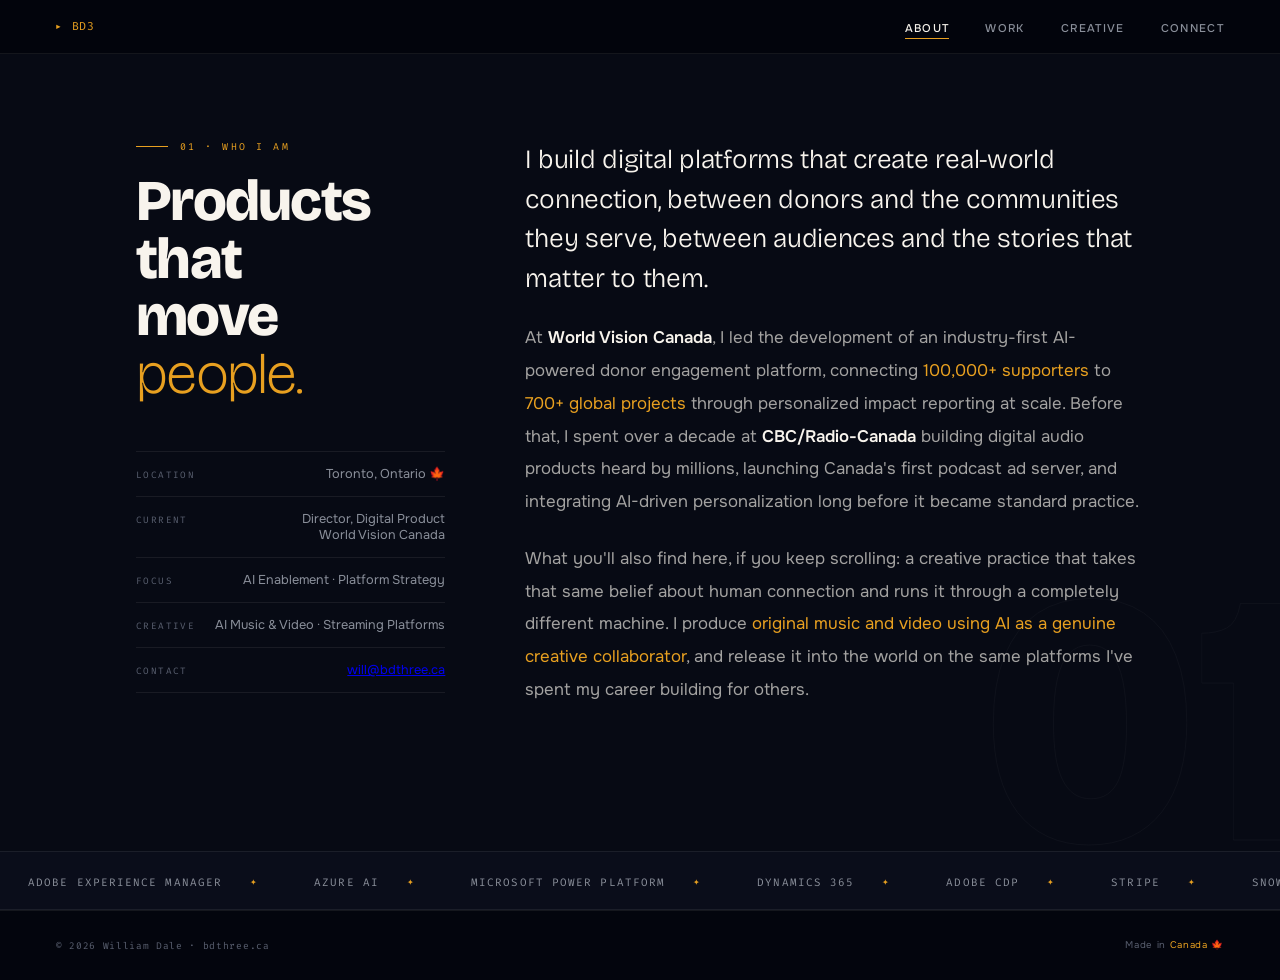
==== about.html @ 661f83c6 "Fix parallax full-bleed, restore home nav cards, add missing CSS Co-Authored-By: Claude Sonnet 4.6 <" ====
<!DOCTYPE html>
<html lang="en">
<head>
  <!-- Google tag (gtag.js) -->
  <script async src="https://www.googletagmanager.com/gtag/js?id=G-SNCECWC2B8"></script>
  <script>
    window.dataLayer = window.dataLayer || [];
    function gtag(){dataLayer.push(arguments);}
    gtag('js', new Date());
    gtag('config', 'G-SNCECWC2B8');
  </script>

  <meta charset="UTF-8"/>
  <meta name="viewport" content="width=device-width, initial-scale=1.0"/>
  <title>About · William Dale · bdthree.ca</title>
  <meta name="description" content="About William Dale — Digital Product & AI Enablement Leader. 15+ years building platforms at scale.">
  <meta name="robots" content="index,follow,max-image-preview:large"/>
  <meta name="theme-color" content="#03050d"/>

  <link rel="canonical" href="https://bdthree.ca/about.html"/>
  <link rel="icon" href="./favicon.svg" type="image/svg+xml">
  <link rel="icon" href="./favicon.svg" sizes="any">
  <link rel="apple-touch-icon" href="./favicon.svg">

  <meta property="og:type" content="website"/>
  <meta property="og:site_name" content="bdthree.ca"/>
  <meta property="og:title" content="About · William Dale"/>
  <meta property="og:description" content="Digital Product & AI Enablement Leader. 15+ years building platforms at scale."/>
  <meta property="og:url" content="https://bdthree.ca/about.html"/>
  <meta property="og:image" content="https://bdthree.ca/og.jpg"/>
  <meta property="og:image:alt" content="William Dale — bdthree.ca"/>

  <meta name="twitter:card" content="summary_large_image"/>
  <meta name="twitter:title" content="About · William Dale"/>
  <meta name="twitter:description" content="Digital Product & AI Enablement Leader. 15+ years building platforms at scale."/>
  <meta name="twitter:image" content="https://bdthree.ca/og.jpg"/>
  <meta name="twitter:site" content="@BDThree"/>
  <meta name="twitter:creator" content="@BDThree"/>

  <link rel="preconnect" href="https://fonts.googleapis.com">
  <link rel="preconnect" href="https://fonts.gstatic.com" crossorigin>
  <link href="https://fonts.googleapis.com/css2?family=Bricolage+Grotesque:opsz,wght@12..96,200..800&family=Onest:wght@300;400;500;600&family=Fira+Code:wght@300;400;500&display=swap" rel="stylesheet">
  <link rel="stylesheet" href="styles.css?v=6">
</head>
<body>

  <a class="skip-link" href="#main">Skip to content</a>

  <!-- NAV -->
  <nav id="nav">
    <a href="index.html" class="nav-logo">BD3</a>
    <ul class="nav-links">
      <li><a href="about.html" aria-current="page">About</a></li>
      <li><a href="work.html">Work</a></li>
      <li><a href="creative.html">Creative</a></li>
      <li><a href="connect.html">Connect</a></li>
    </ul>
    <button class="nav-toggle" id="navToggle" type="button" aria-label="Open menu" aria-controls="mobileMenu" aria-expanded="false">
      <span class="nav-toggle-lines" aria-hidden="true">
        <span></span><span></span><span></span>
      </span>
    </button>
  </nav>

  <!-- MOBILE MENU -->
  <div class="mobile-menu" id="mobileMenu" aria-hidden="true" role="dialog" aria-modal="true" aria-label="Mobile menu">
    <div class="mm-top">
      <div class="mm-title">Menu</div>
      <button class="nav-toggle" id="navToggleClose" type="button" aria-label="Close menu" aria-controls="mobileMenu" aria-expanded="true">
        <span class="nav-toggle-lines" aria-hidden="true">
          <span></span><span></span><span></span>
        </span>
      </button>
    </div>

    <ul class="mm-list">
      <li>
        <a href="about.html" data-close-menu aria-current="page">
          <span class="mm-left"><span class="mm-k">01</span><span class="mm-v">About</span></span>
          <span class="mm-arrow" aria-hidden="true">↘</span>
        </a>
      </li>
      <li>
        <a href="work.html" data-close-menu>
          <span class="mm-left"><span class="mm-k">02</span><span class="mm-v">Work</span></span>
          <span class="mm-arrow" aria-hidden="true">↘</span>
        </a>
      </li>
      <li>
        <a href="creative.html" data-close-menu>
          <span class="mm-left"><span class="mm-k">03</span><span class="mm-v">Creative</span></span>
          <span class="mm-arrow" aria-hidden="true">↘</span>
        </a>
      </li>
      <li>
        <a href="connect.html" data-close-menu>
          <span class="mm-left"><span class="mm-k">04</span><span class="mm-v">Connect</span></span>
          <span class="mm-arrow" aria-hidden="true">↘</span>
        </a>
      </li>
    </ul>

    <div class="mm-bottom">
      <span>Toronto, Canada</span>
      <a href="connect.html" data-close-menu>Available for conversation</a>
    </div>
  </div>

  <main id="main" tabindex="-1">

  <!-- ══ ABOUT ══ -->
  <section id="about">
    <span class="bg-num" aria-hidden="true">01</span>
    <div class="container">
      <div class="about-layout">
        <div class="reveal">
          <p class="section-kicker">01 · Who I Am</p>
          <h2 class="about-headline">
            Products that<br>
            move <em>people.</em>
          </h2>
          <div class="about-meta-list">
            <div class="about-meta-row">
              <span class="amr-key">Location</span>
              <span class="amr-val">Toronto, Ontario 🍁</span>
            </div>
            <div class="about-meta-row">
              <span class="amr-key">Current</span>
              <span class="amr-val">Director, Digital Product<br>World Vision Canada</span>
            </div>
            <div class="about-meta-row">
              <span class="amr-key">Focus</span>
              <span class="amr-val">AI Enablement · Platform Strategy</span>
            </div>
            <div class="about-meta-row">
              <span class="amr-key">Creative</span>
              <span class="amr-val">AI Music & Video · Streaming Platforms</span>
            </div>
            <div class="about-meta-row">
              <span class="amr-key">Contact</span>
              <span class="amr-val"><a href="mailto:will@bdthree.ca">will@bdthree.ca</a></span>
            </div>
          </div>
        </div>

        <div class="about-body reveal d2">
          <p>
            I build digital platforms that create real-world connection, between donors and the communities they serve, between audiences and the stories that matter to them.
          </p>
          <p>
            At <strong>World Vision Canada</strong>, I led the development of an industry-first AI-powered donor engagement platform, connecting <em>100,000+ supporters</em> to <em>700+ global projects</em> through personalized impact reporting at scale. Before that, I spent over a decade at <strong>CBC/Radio-Canada</strong> building digital audio products heard by millions, launching Canada's first podcast ad server, and integrating AI-driven personalization long before it became standard practice.
          </p>
          <p>
            What you'll also find here, if you keep scrolling: a creative practice that takes that same belief about human connection and runs it through a completely different machine. I produce <em>original music and video using AI as a genuine creative collaborator</em>, and release it into the world on the same platforms I've spent my career building for others.
          </p>
        </div>
      </div>
    </div>
  </section>

  <!-- ══ TICKER ══ -->
  <div class="ticker-strip" aria-label="Skills and tools">
    <div class="ticker-inner" aria-hidden="true">
      <!-- first copy -->
      <span class="ticker-item">Adobe Experience Manager</span>
      <span class="ticker-item">Azure AI</span>
      <span class="ticker-item">Microsoft Power Platform</span>
      <span class="ticker-item">Dynamics 365</span>
      <span class="ticker-item">Adobe CDP</span>
      <span class="ticker-item">Stripe</span>
      <span class="ticker-item">Snowflake</span>
      <span class="ticker-item">Product Strategy</span>
      <span class="ticker-item">AI Enablement</span>
      <span class="ticker-item">E-Commerce Migration</span>
      <span class="ticker-item">OKR Frameworks</span>
      <span class="ticker-item">Adobe Analytics</span>
      <span class="ticker-item">Python</span>
      <span class="ticker-item">Claude · Claude Code</span>
      <span class="ticker-item">Power BI</span>
      <span class="ticker-item">CSPO · PMP · SAFe</span>
      <!-- duplicate for seamless loop -->
      <span class="ticker-item">Adobe Experience Manager</span>
      <span class="ticker-item">Azure AI</span>
      <span class="ticker-item">Microsoft Power Platform</span>
      <span class="ticker-item">Dynamics 365</span>
      <span class="ticker-item">Adobe CDP</span>
      <span class="ticker-item">Stripe</span>
      <span class="ticker-item">Snowflake</span>
      <span class="ticker-item">Product Strategy</span>
      <span class="ticker-item">AI Enablement</span>
      <span class="ticker-item">E-Commerce Migration</span>
      <span class="ticker-item">OKR Frameworks</span>
      <span class="ticker-item">Adobe Analytics</span>
      <span class="ticker-item">Python</span>
      <span class="ticker-item">Claude · Claude Code</span>
      <span class="ticker-item">Power BI</span>
      <span class="ticker-item">CSPO · PMP · SAFe</span>
    </div>
  </div>

  </main>

  <footer>
    <p class="footer-left">© 2026 William Dale · <span>bdthree.ca</span></p>
    <p class="footer-right">Made in <span>Canada 🍁</span></p>
  </footer>

  <script src="main.js"></script>
</body>
</html>
---- styles.css ----
*, *::before, *::after { box-sizing: border-box; margin: 0; padding: 0; }

    :root {
      --black:   #03050d;
      --black2:  #070a14;
      --navy:    #0a0d1a;
      --amber:   #e8a020;
      --amber2:  #ffc84a;
      --amber-dim: rgba(232,160,32,0.12);
      --amber-glow: rgba(232,160,32,0.06);
      --cream:   #f5ede0;
      --cream2:  #ede0cc;
      --ink:     #1a1410;
      --white:   #f8f4ed;
      --muted:   #5a6070;
      --muted2:  #8a8f9a;
      --rule:    rgba(248,244,237,0.07);
      --rule-warm: rgba(232,160,32,0.2);
    }

    html { scroll-behavior: smooth; }
    body {
      font-family: 'Onest', sans-serif;
      background: var(--black);
      color: var(--white);
      overflow-x: hidden;
    }

    /* ── Focus ───────────────────────────────────── */
    :focus-visible {
      outline: 2px solid var(--amber);
      outline-offset: 4px;
      border-radius: 2px;
    }

    /* ── Skip link (WCAG 2.4.1) ──────────────────── */
    .skip-link {
      position: absolute;
      top: 12px;
      left: 12px;
      z-index: 9999;
      padding: 12px 14px;
      border-radius: 8px;
      background: rgba(3,5,13,0.92);
      border: 1px solid var(--rule-warm);
      color: var(--white);
      text-decoration: none;
      transform: translateY(-160%);
      transition: transform 0.2s ease;
    }
    .skip-link:focus-visible { transform: translateY(0); }

    /* ── Nav ─────────────────────────────────────── */
    nav {
      position: fixed; top: 0; left: 0; right: 0; z-index: 200;
      display: flex; align-items: center; justify-content: space-between;
      padding: 28px 56px;
      transition: all 0.5s cubic-bezier(0.23,1,0.32,1);
    }
    nav.scrolled {
      background: rgba(3,5,13,0.92);
      backdrop-filter: blur(16px);
      padding: 16px 56px;
      border-bottom: 1px solid var(--rule);
    }
    .nav-logo {
      font-family: 'Fira Code', monospace;
      font-size: 0.72rem; letter-spacing: 0.06em;
      color: var(--amber); text-decoration: none;
      display: flex; align-items: center; gap: 10px;
    }
    .nav-logo::before {
      content: '▶';
      font-size: 0.5rem;
      animation: pulse-logo 2s infinite;
    }
    @keyframes pulse-logo {
      0%,100% { opacity: 1; } 50% { opacity: 0.3; }
    }
    .nav-links { display: flex; gap: 36px; list-style: none; }
    .nav-links a {
      font-size: 0.7rem; font-weight: 500; letter-spacing: 0.12em;
      text-transform: uppercase; color: var(--muted2);
      text-decoration: none; transition: color 0.25s;
      position: relative;
    }
    .nav-links a::after {
      content: ''; position: absolute; bottom: -4px; left: 0; right: 0;
      height: 1px; background: var(--amber);
      transform: scaleX(0); transform-origin: left;
      transition: transform 0.3s cubic-bezier(0.23,1,0.32,1);
    }
    .nav-links a:hover { color: var(--white); }
    .nav-links a:hover::after { transform: scaleX(1); }

    .nav-toggle {
      display: none;
      align-items: center;
      justify-content: center;
      width: 44px;
      height: 44px;
      border-radius: 6px;
      border: 1px solid var(--rule);
      background: rgba(3,5,13,0.35);
      backdrop-filter: blur(10px);
      color: var(--white);
      cursor: pointer;
      transition: background 0.25s, border-color 0.25s, transform 0.25s;
    }
    .nav-toggle:hover { background: rgba(232,160,32,0.08); border-color: var(--rule-warm); transform: translateY(-1px); }
    .nav-toggle-lines { position: relative; width: 18px; height: 12px; }
    .nav-toggle-lines span {
      position: absolute; left: 0; right: 0;
      height: 2px; border-radius: 2px;
      background: linear-gradient(90deg, var(--white), rgba(248,244,237,0.7));
      transition: transform 0.25s cubic-bezier(0.23,1,0.32,1), top 0.25s cubic-bezier(0.23,1,0.32,1), opacity 0.2s;
    }
    .nav-toggle-lines span:nth-child(1) { top: 0; }
    .nav-toggle-lines span:nth-child(2) { top: 5px; }
    .nav-toggle-lines span:nth-child(3) { top: 10px; }

    body.menu-open .nav-toggle-lines span:nth-child(1) { top: 5px; transform: rotate(45deg); }
    body.menu-open .nav-toggle-lines span:nth-child(2) { opacity: 0; }
    body.menu-open .nav-toggle-lines span:nth-child(3) { top: 5px; transform: rotate(-45deg); }

    .mobile-menu {
      position: fixed;
      inset: 0;
      z-index: 220;
      display: grid;
      grid-template-rows: auto 1fr auto;
      padding: 20px;
      background: rgba(3,5,13,0.92);
      backdrop-filter: blur(18px);
      opacity: 0;
      pointer-events: none;
      transition: opacity 0.25s ease;
    }
    body.menu-open .mobile-menu { opacity: 1; pointer-events: auto; }
    .mm-top {
      display: flex;
      align-items: center;
      justify-content: space-between;
      padding: 8px 4px 16px;
      border-bottom: 1px solid var(--rule);
    }
    .mm-title {
      font-family: 'Fira Code', monospace;
      font-size: 0.65rem;
      letter-spacing: 0.18em;
      text-transform: uppercase;
      color: var(--muted2);
    }
    .mm-list {
      list-style: none;
      margin: 18px 0 0;
      display: grid;
      gap: 10px;
    }
    .mm-list a {
      display: flex;
      align-items: center;
      justify-content: space-between;
      padding: 18px 16px;
      border-radius: 10px;
      border: 1px solid var(--rule);
      text-decoration: none;
      background: rgba(7,10,20,0.55);
      color: var(--white);
      transition: background 0.25s, border-color 0.25s, transform 0.25s;
    }
    .mm-list a:hover { background: rgba(232,160,32,0.08); border-color: var(--rule-warm); transform: translateY(-1px); }
    .mm-left {
      display: grid;
      gap: 6px;
    }
    .mm-k { font-family: 'Fira Code', monospace; font-size: 0.58rem; letter-spacing: 0.18em; text-transform: uppercase; color: var(--muted2); }
    .mm-v { font-family: 'Bricolage Grotesque', sans-serif; font-size: 1.25rem; letter-spacing: -0.02em; }
    .mm-arrow { color: var(--amber); font-size: 1.2rem; }
    .mm-bottom {
      padding-top: 14px;
      border-top: 1px solid var(--rule);
      font-family: 'Fira Code', monospace;
      font-size: 0.62rem;
      color: var(--muted);
      letter-spacing: 0.08em;
      display: flex;
      justify-content: space-between;
      align-items: center;
      gap: 12px;
    }
    .mm-bottom a { color: var(--amber2); text-decoration: none; }

    /* ── Container ───────────────────────────────── */
    .container { max-width: 1120px; margin: 0 auto; padding: 0 56px; }

    /* ════════════════════════════════════════════
       HERO
    ════════════════════════════════════════════ */
    #hero {
      min-height: 100svh;
      display: grid;
      grid-template-rows: 1fr auto;
      padding-top: 120px;
      padding-bottom: 0;
      background: var(--black);
      position: relative;
      overflow: hidden;
    }

    /* Scan-line animation */
    .hero-scanline {
      position: absolute;
      left: 0; right: 0;
      height: 1px;
      background: linear-gradient(90deg, transparent 0%, var(--amber) 30%, var(--amber2) 50%, var(--amber) 70%, transparent 100%);
      opacity: 0;
      pointer-events: none;
      z-index: 3;
      animation: scanline 6s 1.5s ease-in-out infinite;
    }
    @keyframes scanline {
      0%   { top: 0%;   opacity: 0; }
      5%   { opacity: 0.6; }
      95%  { opacity: 0.4; }
      100% { top: 100%; opacity: 0; }
    }

    /* Grid overlay */
    .hero-grid {
      position: absolute; inset: 0;
      background-image:
        linear-gradient(var(--rule) 1px, transparent 1px),
        linear-gradient(90deg, var(--rule) 1px, transparent 1px);
      background-size: 60px 60px;
      mask-image: radial-gradient(ellipse 80% 90% at 50% 50%, black 40%, transparent 100%);
      pointer-events: none; z-index: 1;
    }

    /* Giant background wordmark */
    .hero-bg-text {
      position: absolute;
      top: 50%; left: 50%;
      transform: translate(-50%, -50%);
      font-family: 'Bricolage Grotesque', sans-serif;
      font-size: clamp(18vw, 22vw, 26vw);
      font-weight: 900;
      line-height: 1;
      color: transparent;
      -webkit-text-stroke: 1px rgba(232,160,32,0.07);
      white-space: nowrap;
      pointer-events: none;
      z-index: 1;
      user-select: none;
      letter-spacing: -0.04em;
    }

    .hero-content {
      position: relative; z-index: 4;
      display: flex; flex-direction: column; justify-content: center;
      padding: 0 56px;
    }
    .hero-signal {
      display: flex; align-items: center; gap: 12px;
      margin-bottom: 32px;
      opacity: 0; animation: fade-up 0.7s 0.3s forwards;
    }
    .signal-dot {
      width: 8px; height: 8px; border-radius: 50%;
      background: var(--amber);
      box-shadow: 0 0 12px var(--amber), 0 0 24px rgba(232,160,32,0.4);
      animation: pulse-dot 2s infinite;
    }
    @keyframes pulse-dot {
      0%,100% { transform: scale(1); box-shadow: 0 0 12px var(--amber), 0 0 24px rgba(232,160,32,0.4); }
      50% { transform: scale(1.3); box-shadow: 0 0 20px var(--amber), 0 0 40px rgba(232,160,32,0.6); }
    }
    .signal-label {
      font-family: 'Fira Code', monospace;
      font-size: 0.65rem; letter-spacing: 0.2em;
      text-transform: uppercase; color: var(--amber);
    }

    .hero-name {
      font-family: 'Bricolage Grotesque', sans-serif;
      font-size: clamp(5rem, 12vw, 11rem);
      font-weight: 800;
      line-height: 0.9;
      letter-spacing: -0.04em;
      color: var(--white);
      margin-bottom: 10px;
      opacity: 0; animation: fade-up 1s 0.5s forwards;
    }
    .hero-name-line2 {
      color: var(--amber);
      display: block;
      font-weight: 300;
      letter-spacing: -0.02em;
    }

    .hero-role {
      font-family: 'Fira Code', monospace;
      font-size: clamp(0.7rem, 1.2vw, 0.9rem);
      letter-spacing: 0.15em;
      color: var(--muted2);
      margin-top: 24px; margin-bottom: 0;
      opacity: 0; animation: fade-up 0.7s 0.9s forwards;
      text-transform: uppercase;
    }
    .hero-role span { color: var(--amber); }

    /* Stats strip at bottom of hero */
    .hero-stats {
      position: relative; z-index: 4;
      display: grid;
      grid-template-columns: repeat(4, 1fr);
      border-top: 1px solid var(--rule);
      opacity: 0; animation: fade-in 0.8s 1.3s forwards;
    }
    .hero-stat {
      padding: 32px 56px;
      border-right: 1px solid var(--rule);
      position: relative; overflow: hidden;
      transition: background 0.3s;
    }
    .hero-stat:last-child { border-right: none; }
    .hero-stat::before {
      content: ''; position: absolute;
      top: 0; left: 0; right: 0; height: 2px;
      background: linear-gradient(90deg, var(--amber), transparent);
      transform: scaleX(0); transform-origin: left;
      transition: transform 0.4s cubic-bezier(0.23,1,0.32,1);
    }
    .hero-stat:hover { background: var(--amber-glow); }
    .hero-stat:hover::before { transform: scaleX(1); }
    .stat-number {
      font-family: 'Bricolage Grotesque', sans-serif;
      font-size: clamp(2rem, 3.5vw, 3rem);
      font-weight: 700;
      color: var(--amber2);
      line-height: 1;
      margin-bottom: 8px;
      display: flex; align-items: baseline; gap: 2px;
    }
    .stat-suffix { font-size: 0.55em; font-weight: 400; opacity: 0.7; }
    .stat-label {
      font-size: 0.65rem; letter-spacing: 0.12em;
      text-transform: uppercase; color: var(--muted2);
      line-height: 1.4;
    }

    @keyframes fade-up { from { opacity:0; transform:translateY(28px); } to { opacity:1; transform:translateY(0); } }
    @keyframes fade-in  { from { opacity:0; } to { opacity:1; } }

    /* ════════════════════════════════════════════
       SECTION SHARED
    ════════════════════════════════════════════ */
    .section-kicker {
      font-family: 'Fira Code', monospace;
      font-size: 0.62rem; letter-spacing: 0.25em;
      text-transform: uppercase; color: var(--amber);
      display: flex; align-items: center; gap: 12px;
      margin-bottom: 20px;
    }
    .section-kicker::before {
      content: ''; display: block;
      width: 32px; height: 1px; background: var(--amber);
    }

    /* ════════════════════════════════════════════
       ABOUT
    ════════════════════════════════════════════ */
    #about {
      padding: 140px 0 120px;
      background: var(--black2);
      position: relative;
      overflow: hidden;
    }
    /* Big background number */
    .bg-num {
      position: absolute;
      font-family: 'Bricolage Grotesque', sans-serif;
      font-size: clamp(20vw, 28vw, 38vw);
      font-weight: 900;
      color: transparent;
      -webkit-text-stroke: 1px rgba(248,244,237,0.03);
      right: -2vw; bottom: -4vw;
      line-height: 1;
      pointer-events: none;
      user-select: none;
      z-index: 0;
    }

    .about-layout {
      display: grid;
      grid-template-columns: 1fr 2fr;
      gap: 80px;
      align-items: start;
      position: relative; z-index: 1;
    }
    .about-headline {
      font-family: 'Bricolage Grotesque', sans-serif;
      font-size: clamp(2.4rem, 4.5vw, 4rem);
      font-weight: 800;
      line-height: 1.0;
      letter-spacing: -0.03em;
      color: var(--white);
      margin-bottom: 48px;
    }
    .about-headline em { font-style: normal; font-weight: 200; color: var(--amber); }

    .about-meta-list { display: flex; flex-direction: column; }
    .about-meta-row {
      display: flex; justify-content: space-between; align-items: baseline;
      padding: 14px 0; border-bottom: 1px solid var(--rule);
      gap: 16px;
    }
    .about-meta-row:first-child { border-top: 1px solid var(--rule); }
    .amr-key {
      font-family: 'Fira Code', monospace;
      font-size: 0.58rem; letter-spacing: 0.15em;
      text-transform: uppercase; color: var(--muted);
      flex-shrink: 0;
    }
    .amr-val { font-size: 0.8rem; color: var(--muted2); text-align: right; }

    .about-body p {
      font-family: 'Onest', sans-serif;
      font-size: 1.05rem; line-height: 1.95;
      color: rgba(248,244,237,0.65);
      margin-bottom: 24px;
    }
    .about-body p:first-child {
      font-family: 'Bricolage Grotesque', sans-serif;
      font-size: clamp(1.3rem, 2.2vw, 1.65rem);
      font-weight: 300;
      line-height: 1.5;
      letter-spacing: -0.01em;
      color: var(--white);
    }
    .about-body strong { color: var(--white); font-weight: 600; }
    .about-body em { color: var(--amber); font-style: normal; }

    /* ════════════════════════════════════════════
       TICKER
    ════════════════════════════════════════════ */
    .ticker-strip {
      border-top: 1px solid var(--rule);
      border-bottom: 1px solid var(--rule);
      background: var(--navy);
      padding: 18px 0;
      overflow: hidden;
      white-space: nowrap;
    }
    .ticker-inner {
      display: inline-flex; gap: 0;
      animation: ticker 28s linear infinite;
    }
    .ticker-inner:hover { animation-play-state: paused; }
    @keyframes ticker { from { transform: translateX(0); } to { transform: translateX(-50%); } }
    .ticker-item {
      font-family: 'Fira Code', monospace;
      font-size: 0.68rem; letter-spacing: 0.1em;
      text-transform: uppercase;
      color: var(--muted2);
      padding: 0 28px;
      display: inline-flex; align-items: center; gap: 28px;
    }
    .ticker-item::after {
      content: '✦';
      color: var(--amber);
      font-size: 0.5rem;
    }
    .ticker-item:hover { color: var(--amber); }

    /* ════════════════════════════════════════════
       EXPERIENCE
    ════════════════════════════════════════════ */
    #experience {
      padding: 140px 0;
      background: var(--black);
      position: relative;
      overflow: hidden;
    }
    .exp-header {
      display: flex; align-items: flex-end;
      justify-content: space-between;
      margin-bottom: 80px;
    }
    .exp-headline {
      font-family: 'Bricolage Grotesque', sans-serif;
      font-size: clamp(2.8rem, 6vw, 5.5rem);
      font-weight: 800;
      letter-spacing: -0.03em;
      line-height: 0.95;
      color: var(--white);
    }
    .exp-headline em { font-style: normal; font-weight: 200; color: var(--amber); display: block; }
    .exp-count {
      font-family: 'Fira Code', monospace;
      font-size: 0.65rem; letter-spacing: 0.15em;
      color: var(--muted);
      text-transform: uppercase;
      padding-bottom: 8px;
    }

    /* Timeline */
    .timeline {
      position: relative;
      padding-left: 40px;
    }
    .timeline::before {
      content: ''; position: absolute;
      left: 0; top: 0; bottom: 0;
      width: 1px;
      background: linear-gradient(to bottom, var(--amber), rgba(232,160,32,0.1) 90%, transparent);
    }

    .employer-group { margin-bottom: 72px; }
    .employer-group:last-child { margin-bottom: 0; }

    .employer-label {
      display: flex; align-items: center; gap: 16px;
      margin-bottom: 32px;
      position: relative;
    }
    .employer-label::before {
      content: ''; position: absolute;
      left: -46px; top: 50%;
      width: 12px; height: 12px; border-radius: 50%;
      background: var(--amber);
      box-shadow: 0 0 16px rgba(232,160,32,0.6);
      transform: translateY(-50%);
    }
    .employer-name-tag {
      font-family: 'Fira Code', monospace;
      font-size: 0.65rem; letter-spacing: 0.18em;
      text-transform: uppercase; color: var(--amber);
      border: 1px solid var(--rule-warm);
      padding: 5px 14px; border-radius: 2px;
      background: var(--amber-dim);
    }
    .employer-tenure {
      font-family: 'Fira Code', monospace;
      font-size: 0.62rem; color: var(--muted);
      letter-spacing: 0.08em;
    }

    .role-card {
      background: var(--black2);
      border: 1px solid var(--rule);
      border-left: 2px solid rgba(232,160,32,0.2);
      padding: 36px 40px;
      margin-bottom: 12px;
      position: relative;
      transition: border-left-color 0.3s, background 0.3s;
    }
    .role-card:hover {
      background: var(--navy);
      border-left-color: var(--amber);
    }
    .role-card-header {
      display: flex; justify-content: space-between;
      align-items: flex-start; gap: 24px;
      margin-bottom: 16px;
    }
    .role-title {
      font-family: 'Bricolage Grotesque', sans-serif;
      font-size: 1.35rem; font-weight: 600;
      color: var(--white); line-height: 1.2;
    }
    .role-period {
      font-family: 'Fira Code', monospace;
      font-size: 0.62rem; color: var(--muted);
      letter-spacing: 0.06em; white-space: nowrap;
      padding-top: 4px; flex-shrink: 0;
    }
    .role-desc {
      font-family: 'Onest', sans-serif;
      font-size: 0.88rem; line-height: 1.85;
      color: rgba(248,244,237,0.55);
      margin-bottom: 16px;
    }
    .role-bullets { list-style: none; margin-bottom: 20px; }
    .role-bullets li {
      font-family: 'Onest', sans-serif;
      font-size: 0.83rem; line-height: 1.75;
      color: rgba(248,244,237,0.5);
      padding-left: 20px; position: relative;
      margin-bottom: 5px;
    }
    .role-bullets li::before {
      content: '→'; position: absolute; left: 0;
      color: var(--amber); font-size: 0.72rem;
    }
    .role-tags { display: flex; flex-wrap: wrap; gap: 6px; }
    .role-tag {
      font-family: 'Fira Code', monospace;
      font-size: 0.56rem; letter-spacing: 0.1em;
      color: var(--muted2);
      border: 1px solid rgba(255,255,255,0.07);
      padding: 3px 10px; border-radius: 2px;
      transition: all 0.25s;
    }
    .role-card:hover .role-tag {
      border-color: var(--rule-warm);
      color: var(--amber);
    }

    /* Education row */
    .edu-strip {
      margin-top: 72px;
      display: grid; grid-template-columns: repeat(3,1fr);
      gap: 1px; background: var(--rule);
      border: 1px solid var(--rule);
    }
    .edu-cell {
      background: var(--black);
      padding: 28px 32px;
      transition: background 0.3s;
    }
    .edu-cell:hover { background: var(--navy); }
    .edu-inst {
      font-family: 'Fira Code', monospace;
      font-size: 0.58rem; letter-spacing: 0.15em;
      text-transform: uppercase; color: var(--amber);
      margin-bottom: 10px;
    }
    .edu-prog {
      font-family: 'Bricolage Grotesque', sans-serif;
      font-size: 1rem; font-weight: 500;
      color: var(--white); margin-bottom: 8px;
      line-height: 1.3;
    }
    .edu-yr {
      font-family: 'Fira Code', monospace;
      font-size: 0.6rem; color: var(--muted);
    }


    /* ════════════════════════════════════════════
       PARALLAX ALBUM ART
    ════════════════════════════════════════════ */
    .cr-parallax-wrap {
      position: relative;
      height: 70vh;
      min-height: 480px;
      max-height: 700px;
      overflow: hidden;
    }
    .cr-parallax-img {
      position: absolute;
      inset: -20% 0;
      background-size: cover;
      background-position: center 30%;
      background-repeat: no-repeat;
      will-change: transform;
      transition: transform 0.05s linear;
    }
    /* Gradient overlays: dark top (from experience section), rich amber mid, dark bottom into content */
    .cr-parallax-overlay {
      position: absolute;
      inset: 0;
      background:
        linear-gradient(to bottom,
          var(--cream) 0%,
          rgba(245,237,224,0) 18%,
          rgba(20,10,4,0.35) 50%,
          rgba(10,5,2,0.75) 80%,
          var(--cream) 100%
        );
      pointer-events: none;
    }
    .cr-parallax-content {
      position: absolute;
      bottom: 52px;
      left: 56px;
      z-index: 2;
    }
    .cr-parallax-eyebrow {
      font-family: 'Fira Code', monospace;
      font-size: 0.6rem;
      letter-spacing: 0.3em;
      text-transform: uppercase;
      color: var(--amber2);
      margin-bottom: 10px;
      text-shadow: 0 2px 12px rgba(0,0,0,0.6);
    }
    .cr-parallax-title {
      font-family: 'Bricolage Grotesque', sans-serif;
      font-size: clamp(2.8rem, 6vw, 5.5rem);
      font-weight: 800;
      letter-spacing: -0.03em;
      line-height: 0.95;
      color: #fff;
      text-shadow: 0 4px 32px rgba(0,0,0,0.7), 0 1px 4px rgba(0,0,0,0.9);
      margin-bottom: 12px;
    }
    .cr-parallax-sub {
      font-family: 'Fira Code', monospace;
      font-size: 0.72rem;
      letter-spacing: 0.15em;
      color: rgba(255,255,255,0.65);
      text-shadow: 0 2px 8px rgba(0,0,0,0.7);
    }

    /* Album art thumbnail floats beside card on wider screens */
    .cr-card-art {
      width: 64px;
      height: 64px;
      border-radius: 4px;
      object-fit: cover;
      flex-shrink: 0;
      box-shadow: 0 4px 16px rgba(26,20,16,0.2);
      margin-bottom: 16px;
    }

    @media (max-width: 600px) {
      .cr-parallax-wrap { height: 50vh; min-height: 320px; }
      .cr-parallax-content { bottom: 32px; left: 24px; }
      .cr-parallax-title { font-size: clamp(2rem, 10vw, 3rem); }
    }


    /* ── Album Art Parallax ─────────────────────── */
    .cr-parallax-wrap {
      position: relative;
      height: 70vh;
      min-height: 460px;
      max-height: 700px;
      overflow: hidden;
    }
    .cr-parallax-img {
      position: absolute;
      inset: 0;
      background-image: url('[data-uri]');
      background-size: cover;
      background-position: center center;
      background-attachment: fixed;
    }
    .cr-parallax-overlay {
      position: absolute; inset: 0;
      background: linear-gradient(
        to bottom,
        var(--cream) 0%,
        rgba(245,237,224,0.05) 18%,
        rgba(8,4,2,0.55) 60%,
        rgba(4,2,1,0.88) 85%,
        var(--cream) 100%
      );
      pointer-events: none;
    }
    .cr-parallax-content {
      position: absolute;
      bottom: 56px; left: 56px; right: 56px;
      z-index: 2;
    }
    .cr-parallax-eyebrow {
      font-family: 'Fira Code', monospace;
      font-size: 0.6rem; letter-spacing: 0.3em;
      text-transform: uppercase;
      color: var(--amber2); margin-bottom: 12px;
      text-shadow: 0 1px 8px rgba(0,0,0,0.9);
    }
    .cr-parallax-title {
      font-family: 'Bricolage Grotesque', sans-serif;
      font-size: clamp(3rem, 7vw, 6rem);
      font-weight: 800; letter-spacing: -0.03em;
      line-height: 0.92; color: #fff;
      text-shadow: 0 4px 40px rgba(0,0,0,0.8);
      margin-bottom: 14px;
    }
    .cr-parallax-sub {
      font-family: 'Fira Code', monospace;
      font-size: 0.72rem; letter-spacing: 0.15em;
      color: rgba(255,255,255,0.55);
      text-shadow: 0 1px 6px rgba(0,0,0,0.9);
    }
    .cr-card-art {
      width: 60px; height: 60px;
      border-radius: 4px; object-fit: cover;
      box-shadow: 0 4px 16px rgba(26,20,16,0.2);
      margin-bottom: 14px; display: block;
    }
    @media (max-width: 960px) {
      .cr-parallax-img { background-attachment: scroll; }
    }
    @media (max-width: 600px) {
      .cr-parallax-wrap { height: 55vh; min-height: 320px; }
      .cr-parallax-content { bottom: 28px; left: 20px; right: 20px; }
    }

    /* ════════════════════════════════════════════
       DIAGONAL CUT
    ════════════════════════════════════════════ */
    .diagonal-cut {
      height: 120px;
      background: var(--black);
      clip-path: polygon(0 0, 100% 0, 100% 40%, 0 100%);
      position: relative; z-index: 2;
    }
    .diagonal-cut-inv {
      height: 120px;
      background: var(--cream);
      clip-path: polygon(0 60%, 100% 0, 100% 100%, 0 100%);
      margin-top: -120px;
      position: relative; z-index: 1;
    }

    /* ════════════════════════════════════════════
       CREATIVE - FULL INVERSION
    ════════════════════════════════════════════ */
    #creative {
      background: var(--cream);
      padding: 0 0 120px;
      position: relative;
      overflow: hidden;
    }
    .cr-intro-wrap { padding-top: 140px; padding-bottom: 56px; }
    #creative .container { padding-top: 64px; }

    /* Ink-wash background accent */
    .cr-ink {
      position: absolute;
      width: 700px; height: 700px; border-radius: 50%;
      background: radial-gradient(circle, rgba(26,20,16,0.06) 0%, transparent 65%);
      top: -100px; right: -150px;
      pointer-events: none;
    }

    .cr-header {
      display: flex; align-items: flex-end;
      justify-content: space-between;
      margin-bottom: 64px;
      gap: 32px;
    }
    .cr-headline {
      font-family: 'Bricolage Grotesque', sans-serif;
      font-size: clamp(2.8rem, 6vw, 5.5rem);
      font-weight: 800;
      letter-spacing: -0.03em;
      line-height: 0.95;
      color: var(--ink);
    }
    .cr-headline em { font-style: normal; font-weight: 200; color: #b06810; display: block; }
    .cr-kicker {
      font-family: 'Fira Code', monospace;
      font-size: 0.62rem; letter-spacing: 0.25em;
      text-transform: uppercase; color: #b06810;
      display: flex; align-items: center; gap: 10px;
      padding-bottom: 8px;
    }
    .cr-kicker::before { content: ''; display: block; width: 28px; height: 1px; background: #b06810; }

    .cr-intro-text {
      font-family: 'Onest', sans-serif;
      font-size: 1rem; line-height: 1.9;
      color: rgba(26,20,16,0.65);
      max-width: 680px; margin-bottom: 52px;
    }
    .cr-intro-text strong { color: var(--ink); }

    /* Platforms */
    .platforms { display: flex; flex-wrap: wrap; gap: 10px; margin-bottom: 56px; }
    .platform-badge {
      display: flex; align-items: center; gap: 8px;
      padding: 9px 18px;
      border: 1.5px solid rgba(26,20,16,0.15);
      border-radius: 3px;
      font-family: 'Fira Code', monospace;
      font-size: 0.62rem; letter-spacing: 0.1em;
      text-transform: uppercase; color: rgba(26,20,16,0.55);
      text-decoration: none;
      transition: all 0.25s; background: transparent;
    }
    .platform-badge:hover {
      border-color: #b06810;
      color: #b06810;
      background: rgba(176,104,16,0.06);
    }
    .platform-badge svg { width: 13px; height: 13px; fill: currentColor; }

    /* Creative cards - on light background */
    .cr-grid {
      display: grid; grid-template-columns: repeat(3,1fr);
      gap: 16px; margin-bottom: 48px;
    }
    .cr-card {
      border: 1.5px solid rgba(26,20,16,0.1);
      padding: 36px 28px;
      position: relative; overflow: hidden;
      transition: all 0.3s; background: var(--cream2);
    }
    .cr-card:hover {
      border-color: #b06810;
      background: #f0e4d0;
      transform: translateY(-3px);
      box-shadow: 0 12px 40px rgba(26,20,16,0.1);
    }
    .cr-card-num {
      font-family: 'Fira Code', monospace;
      font-size: 0.58rem; color: rgba(26,20,16,0.3);
      margin-bottom: 20px; letter-spacing: 0.1em;
    }
    .cr-card-title {
      font-family: 'Bricolage Grotesque', sans-serif;
      font-size: 1.2rem; font-weight: 600;
      color: var(--ink); margin-bottom: 12px; line-height: 1.25;
    }
    .cr-card-body {
      font-family: 'Onest', sans-serif;
      font-size: 0.8rem; line-height: 1.8;
      color: rgba(26,20,16,0.55); margin-bottom: 20px;
    }
    .cr-tools { display: flex; flex-wrap: wrap; gap: 5px; }
    .cr-tool {
      font-family: 'Fira Code', monospace;
      font-size: 0.54rem; letter-spacing: 0.07em;
      color: #b06810;
      border: 1px solid rgba(176,104,16,0.3);
      padding: 3px 9px; border-radius: 2px;
    }

    /* AI banner on light bg */
    .ai-banner {
      border: 1.5px solid rgba(26,20,16,0.1);
      background: rgba(26,20,16,0.03);
      padding: 28px 36px;
      display: flex; align-items: center;
      gap: 36px; flex-wrap: wrap;
    }
    .ai-label {
      font-family: 'Fira Code', monospace;
      font-size: 0.58rem; letter-spacing: 0.22em;
      text-transform: uppercase; color: #b06810;
      min-width: 100px;
    }
    .ai-items { display: flex; flex-wrap: wrap; gap: 18px; flex: 1; }
    .ai-item {
      font-size: 0.75rem; color: rgba(26,20,16,0.5);
      display: flex; align-items: center; gap: 6px;
    }
    .ai-item::before { content: '·'; color: #b06810; font-size: 0.6rem; }

    /* ════════════════════════════════════════════
       DIAGONAL BACK TO DARK
    ════════════════════════════════════════════ */
    .diagonal-back {
      height: 100px;
      background: var(--cream);
      clip-path: polygon(0 0, 100% 0, 100% 100%, 0 40%);
    }
    .diagonal-back-fill {
      height: 100px;
      background: var(--black);
      margin-top: -100px;
      clip-path: polygon(0 60%, 100% 0, 100% 100%, 0 100%);
    }

    /* ════════════════════════════════════════════
       CONNECT
    ════════════════════════════════════════════ */
    #contact {
      padding: 120px 0 140px;
      background: var(--black);
      position: relative; overflow: hidden;
    }
    .contact-bg-text {
      position: absolute;
      font-family: 'Bricolage Grotesque', sans-serif;
      font-size: clamp(16vw, 22vw, 30vw);
      font-weight: 900;
      color: transparent;
      -webkit-text-stroke: 1px rgba(248,244,237,0.025);
      bottom: -4vw; right: -2vw;
      line-height: 1; pointer-events: none; user-select: none;
      letter-spacing: -0.04em;
    }

    .contact-layout {
      display: grid; grid-template-columns: 1fr 1fr;
      gap: 80px; align-items: end;
      position: relative; z-index: 1;
    }
    .contact-headline {
      font-family: 'Bricolage Grotesque', sans-serif;
      font-size: clamp(3rem, 6vw, 5.5rem);
      font-weight: 800; letter-spacing: -0.03em;
      line-height: 0.95; color: var(--white);
      margin-bottom: 24px;
    }
    .contact-headline em { font-style: normal; font-weight: 200; color: var(--amber); }
    .contact-sub {
      font-family: 'Onest', sans-serif;
      font-size: 0.9rem; line-height: 1.85;
      color: rgba(248,244,237,0.45);
      max-width: 380px;
    }

    .contact-links { display: flex; flex-direction: column; gap: 1px; background: var(--rule); border: 1px solid var(--rule); }
    .contact-link {
      display: flex; align-items: center; justify-content: space-between;
      padding: 22px 28px; background: var(--black);
      text-decoration: none; transition: all 0.3s;
    }
    .contact-link:hover { background: var(--amber-dim); }
    .cl-key {
      font-family: 'Fira Code', monospace;
      font-size: 0.54rem; letter-spacing: 0.18em;
      text-transform: uppercase; color: var(--muted);
      margin-bottom: 5px;
    }
    .cl-val { font-size: 0.88rem; color: var(--white); transition: color 0.25s; }
    .cl-val a { color: inherit; text-decoration: none; }
    .cl-val a:hover { color: var(--amber); }
    .contact-link:hover .cl-val { color: var(--amber); }
    .cl-arrow {
      font-size: 1.2rem; color: var(--muted);
      transition: all 0.3s; line-height: 1;
    }
    .contact-link:hover .cl-arrow { color: var(--amber); transform: translate(5px, -5px); }

    /* ── Footer ──────────────────────────────────── */
    footer {
      padding: 28px 56px;
      border-top: 1px solid var(--rule);
      background: var(--black);
      display: flex; justify-content: space-between; align-items: center;
    }
    .footer-left {
      font-family: 'Fira Code', monospace;
      font-size: 0.6rem; color: var(--muted);
      letter-spacing: 0.07em;
    }
    .footer-right { font-size: 0.6rem; color: var(--muted); letter-spacing: 0.07em; }
    .footer-right span { color: var(--amber); }

    /* ── Scroll Reveal ───────────────────────────── */
    .reveal { transition: opacity 0.9s cubic-bezier(0.23,1,0.32,1), transform 0.9s cubic-bezier(0.23,1,0.32,1); }
    .reveal.js-ready { opacity: 0; transform: translateY(28px); }
    .reveal.in { opacity: 1 !important; transform: translateY(0) !important; }
    .d1 { transition-delay: 0.1s; }
    .d2 { transition-delay: 0.22s; }
    .d3 { transition-delay: 0.36s; }
    .d4 { transition-delay: 0.52s; }

    /* ════════════════════════════════════════════
       RESPONSIVE
    ════════════════════════════════════════════ */
    @media (max-width: 960px) {
      nav { padding: 22px 32px; }
      nav.scrolled { padding: 14px 32px; }
      .nav-links { display: none; }
      .nav-toggle { display: inline-flex; }
      .container { padding: 0 32px; }
      .hero-content { padding: 0 32px; }
      .hero-stats { grid-template-columns: repeat(2,1fr); }
      .hero-stat { padding: 24px 32px; }
      #about, #experience, #contact { padding: 96px 0; }
      .about-layout { grid-template-columns: 1fr; gap: 48px; }
      .exp-header { flex-direction: column; align-items: flex-start; gap: 12px; }
      .cr-grid { grid-template-columns: 1fr 1fr; }
      .cr-header { flex-direction: column; align-items: flex-start; gap: 16px; }
      .contact-layout { grid-template-columns: 1fr; gap: 52px; }
      .edu-strip { grid-template-columns: 1fr 1fr; }
      footer { padding: 24px 32px; }
    }

    @media (max-width: 600px) {
      nav { padding: 18px 20px; }
      .container { padding: 0 20px; }
      .hero-content { padding: 0 20px; }
      #hero { padding-top: 100px; }
      .hero-name { font-size: clamp(3.5rem, 15vw, 5.5rem); }
      .hero-stats {
        grid-template-columns: 1fr 1fr;
        border-top: 1px solid var(--rule);
      }
      .hero-stat { padding: 20px 20px; border-right: none; border-bottom: 1px solid var(--rule); }
      .hero-stat:nth-child(odd) { border-right: 1px solid var(--rule); }
      .hero-stat:nth-last-child(-n+2) { border-bottom: none; }
      .stat-number { font-size: 2rem; }
      #about, #experience, #contact { padding: 72px 0; }
      .about-headline { font-size: clamp(2rem, 9vw, 3rem); }
      .exp-headline, .cr-headline, .contact-headline { font-size: clamp(2.4rem, 11vw, 3.5rem); }
      .timeline { padding-left: 24px; }
      .employer-label::before { left: -30px; width: 9px; height: 9px; }
      .role-card { padding: 24px 20px; }
      .role-card-header { flex-direction: column; gap: 6px; }
      .cr-grid { grid-template-columns: 1fr; }
      .edu-strip { grid-template-columns: 1fr; }
      .ai-banner { flex-direction: column; align-items: flex-start; padding: 20px; }
      footer { flex-direction: column; gap: 8px; text-align: center; padding: 20px; }
      .diagonal-cut, .diagonal-cut-inv,
      .diagonal-back, .diagonal-back-fill { height: 60px; }
      .diagonal-cut-inv { margin-top: -60px; }
      .diagonal-back-fill { margin-top: -60px; }
      #creative .container { padding-top: 48px; }
      .cr-intro-wrap { padding-top: 96px; padding-bottom: 40px; }
    }

    /* ── Reduced Motion ──────────────────────────── */
    @media (prefers-reduced-motion: reduce) {
      *, *::before, *::after {
        animation-duration: 0.01ms !important;
        animation-iteration-count: 1 !important;
        transition-duration: 0.01ms !important;
      }
      .reveal, .reveal.js-ready { opacity: 1 !important; transform: none !important; }
      #crParallax { transform: none !important; }
      .cr-slide, .cr-slide.cr-slide--active { animation: none !important; transform: none !important; }
      .hero-name, .hero-signal, .hero-role,
      .hero-stats { opacity: 1 !important; animation: none !important; }
      .ticker-inner { animation: none !important; }
    }

    /* ── Parallax Album Banner ───────────────────── */
    .cr-parallax-wrap {
      position: relative;
      height: 68vh;
      min-height: 460px;
      max-height: 680px;
      overflow: hidden;
    }
    .cr-parallax-img {
      position: absolute;
      top: -25%;
      left: 0; right: 0;
      bottom: -25%;
      background-size: cover;
      background-position: center 30%;
      background-repeat: no-repeat;
      will-change: transform;
    }
    .cr-parallax-overlay {
      position: absolute; inset: 0;
      background: linear-gradient(
        to bottom,
        var(--cream) 0%,
        rgba(245,237,224,0) 15%,
        rgba(10,5,2,0.45) 55%,
        rgba(6,3,1,0.82) 85%,
        var(--cream) 100%
      );
      pointer-events: none;
    }
    .cr-parallax-content {
      position: absolute;
      bottom: 56px; left: 56px;
      z-index: 2;
    }
    .cr-parallax-eyebrow {
      font-family: 'Fira Code', monospace;
      font-size: 0.6rem; letter-spacing: 0.3em;
      text-transform: uppercase;
      color: var(--amber2); margin-bottom: 10px;
      text-shadow: 0 2px 12px rgba(0,0,0,0.8);
    }
    .cr-parallax-title {
      font-family: 'Bricolage Grotesque', sans-serif;
      font-size: clamp(2.8rem, 6vw, 5.5rem);
      font-weight: 800; letter-spacing: -0.03em;
      line-height: 0.95; color: #fff;
      text-shadow: 0 4px 32px rgba(0,0,0,0.8), 0 1px 4px rgba(0,0,0,0.9);
      margin-bottom: 12px;
    }
    .cr-parallax-sub {
      font-family: 'Fira Code', monospace;
      font-size: 0.72rem; letter-spacing: 0.15em;
      color: rgba(255,255,255,0.6);
      text-shadow: 0 2px 8px rgba(0,0,0,0.8);
    }
    .cr-card-art {
      width: 60px; height: 60px;
      border-radius: 4px; object-fit: cover;
      box-shadow: 0 4px 16px rgba(26,20,16,0.2);
      margin-bottom: 14px; display: block;
    }

    /* ── Rotating parallax slides ────────────────── */
    .cr-slide {
      position: absolute;
      top: -20%; left: 0; right: 0; bottom: -20%;
      background-size: cover;
      background-position: center 40%;
      background-repeat: no-repeat;
      opacity: 0;
      transition: opacity 1s ease-in-out;
      will-change: opacity, transform;
    }
    .cr-slide.cr-slide--active {
      opacity: 1;
      animation: cr-kenburns 6s ease-out forwards;
    }
    @keyframes cr-kenburns {
      from { transform: scale(1.06) translate(1.5%, 0.5%); }
      to   { transform: scale(1.0)  translate(0, 0); }
    }

    /* ── Dot indicators ──────────────────────────── */
    .cr-dots {
      position: absolute;
      bottom: 20px; right: 56px;
      z-index: 3;
      display: flex; gap: 8px; align-items: center;
    }
    .cr-dot {
      width: 8px; height: 8px;
      border-radius: 50%;
      border: none;
      background: rgba(255,255,255,0.35);
      cursor: pointer;
      padding: 0;
      transition: background 0.3s, transform 0.3s;
    }
    .cr-dot.cr-dot--active {
      background: var(--amber2);
      transform: scale(1.3);
    }

    /* ── Release cards (albums & singles) ────────── */
    .releases-section { margin-top: 72px; }
    .releases-heading {
      font-family: 'Fira Code', monospace;
      font-size: 0.65rem; letter-spacing: 0.25em;
      text-transform: uppercase;
      color: var(--muted); margin-bottom: 28px;
      border-bottom: 1px solid var(--rule);
      padding-bottom: 12px;
    }
    .albums-grid {
      display: grid;
      grid-template-columns: repeat(3, 1fr);
      gap: 24px;
    }
    .singles-grid {
      display: grid;
      grid-template-columns: repeat(2, 1fr);
      gap: 24px;
    }
    .release-card {
      background: var(--black2);
      border: 1px solid var(--rule);
      border-radius: 6px;
      padding: 20px;
      display: flex; flex-direction: column;
      transition: border-color 0.25s, transform 0.25s;
    }
    .release-card:hover {
      border-color: var(--amber2);
      transform: translateY(-3px);
    }
    .release-art {
      width: 100%; aspect-ratio: 1;
      object-fit: cover;
      border-radius: 4px;
      margin-bottom: 16px;
      display: block;
    }
    .release-type-badge {
      display: inline-block;
      font-family: 'Fira Code', monospace;
      font-size: 0.58rem; letter-spacing: 0.18em;
      text-transform: uppercase;
      border-radius: 2px;
      padding: 3px 8px;
      margin-bottom: 10px;
      align-self: flex-start;
    }
    .release-type-badge--album {
      background: rgba(232,160,32,0.15);
      color: var(--amber2);
      border: 1px solid rgba(232,160,32,0.3);
    }
    .release-type-badge--single {
      background: rgba(139,198,191,0.12);
      color: #8bc6bf;
      border: 1px solid rgba(139,198,191,0.25);
    }
    .release-title {
      font-family: 'Bricolage Grotesque', sans-serif;
      font-size: 1.1rem; font-weight: 700;
      color: var(--white); margin-bottom: 4px;
      letter-spacing: -0.02em;
    }
    .release-meta {
      font-family: 'Fira Code', monospace;
      font-size: 0.65rem; color: var(--muted);
      letter-spacing: 0.05em;
      margin-bottom: 16px;
      flex: 1;
    }
    .release-links {
      display: flex; flex-wrap: wrap; gap: 8px;
      margin-top: auto;
    }
    .release-link {
      font-family: 'Fira Code', monospace;
      font-size: 0.62rem; letter-spacing: 0.06em;
      color: var(--amber2);
      text-decoration: none;
      border: 1px solid rgba(232,160,32,0.3);
      border-radius: 2px;
      padding: 4px 10px;
      transition: background 0.2s, color 0.2s;
    }
    .release-link:hover {
      background: var(--amber2);
      color: var(--black);
    }

    @media (max-width: 960px) {
      .albums-grid { grid-template-columns: repeat(2, 1fr); }
    }
    @media (max-width: 600px) {
      .cr-parallax-wrap { height: 52vh; min-height: 300px; }
      .cr-parallax-content { bottom: 28px; left: 20px; }
      .cr-parallax-title { font-size: clamp(2rem, 10vw, 2.8rem); }
      .cr-dots { right: 20px; }
      .albums-grid { grid-template-columns: 1fr; }
      .singles-grid { grid-template-columns: 1fr; }
    }

    /* ── Nav logo home clarity ───────────────────── */
    .nav-logo-home {
      font-family: 'Fira Code', monospace;
      font-size: 0.48rem;
      letter-spacing: 0.2em;
      text-transform: uppercase;
      color: var(--muted);
      display: block;
      margin-top: 2px;
      transition: color 0.25s;
    }
    .nav-logo:hover .nav-logo-home { color: var(--amber); }

    /* ── Home nav cards ──────────────────────────── */
    .home-nav {
      background: var(--black2);
      border-top: 1px solid var(--rule);
      padding: 80px 0 100px;
    }
    .home-nav-grid {
      display: grid;
      grid-template-columns: repeat(4, 1fr);
      gap: 16px;
    }
    .home-nav-card {
      display: flex;
      flex-direction: column;
      padding: 32px 28px;
      border: 1px solid var(--rule);
      border-radius: 4px;
      background: rgba(7,10,20,0.5);
      text-decoration: none;
      color: var(--white);
      position: relative;
      overflow: hidden;
      transition: background 0.3s, border-color 0.3s, transform 0.3s cubic-bezier(0.23,1,0.32,1);
    }
    .home-nav-card::before {
      content: '';
      position: absolute;
      top: 0; left: 0; right: 0;
      height: 2px;
      background: linear-gradient(90deg, var(--amber), transparent);
      transform: scaleX(0);
      transform-origin: left;
      transition: transform 0.4s cubic-bezier(0.23,1,0.32,1);
    }
    .home-nav-card:hover {
      background: rgba(232,160,32,0.06);
      border-color: var(--rule-warm);
      transform: translateY(-3px);
    }
    .home-nav-card:hover::before { transform: scaleX(1); }
    .hnc-num {
      display: block;
      font-family: 'Fira Code', monospace;
      font-size: 0.58rem;
      letter-spacing: 0.2em;
      text-transform: uppercase;
      color: var(--amber);
      margin-bottom: 16px;
    }
    .hnc-title {
      display: block;
      font-family: 'Bricolage Grotesque', sans-serif;
      font-size: 1.6rem;
      font-weight: 700;
      letter-spacing: -0.02em;
      line-height: 1;
      margin-bottom: 10px;
    }
    .hnc-desc {
      display: block;
      font-family: 'Onest', sans-serif;
      font-size: 0.78rem;
      line-height: 1.55;
      color: rgba(248,244,237,0.5);
      flex: 1;
    }
    .hnc-arrow {
      display: block;
      color: var(--amber);
      font-size: 1.3rem;
      margin-top: 24px;
      align-self: flex-end;
      transition: transform 0.25s cubic-bezier(0.23,1,0.32,1);
    }
    .home-nav-card:hover .hnc-arrow { transform: translate(3px, -3px); }
    @media (max-width: 960px) {
      .home-nav-grid { grid-template-columns: 1fr 1fr; }
      .home-nav { padding: 60px 0 80px; }
    }
    @media (max-width: 600px) {
      .home-nav-grid { grid-template-columns: 1fr; }
      .home-nav { padding: 48px 0 64px; }
      .home-nav-card { padding: 24px 20px; }
    }

    /* ── edu-strip 4-col ─────────────────────────── */
    .edu-strip.four-col { grid-template-columns: repeat(4, 1fr); }
    @media (max-width: 960px) {
      .edu-strip.four-col { grid-template-columns: 1fr 1fr; }
    }
    @media (max-width: 600px) {
      .edu-strip.four-col { grid-template-columns: 1fr; }
    }

    /* ── Active page nav indicator ───────────────── */
    .nav-links a[aria-current="page"] {
      color: var(--white);
    }
    .nav-links a[aria-current="page"]::after {
      transform: scaleX(1);
    }
    .mm-list a[aria-current="page"] {
      background: rgba(232,160,32,0.08);
      border-color: var(--rule-warm);
    }

    /* ── Inner-page section top spacing ─────────── */
    #about, #experience, #contact {
      padding-top: 140px;
    }
    #creative {
      padding-top: 0;
    }
    @media (max-width: 960px) {
      #about, #experience, #contact { padding-top: 96px; }
    }
    @media (max-width: 600px) {
      #about, #experience, #contact { padding-top: 80px; }
    }
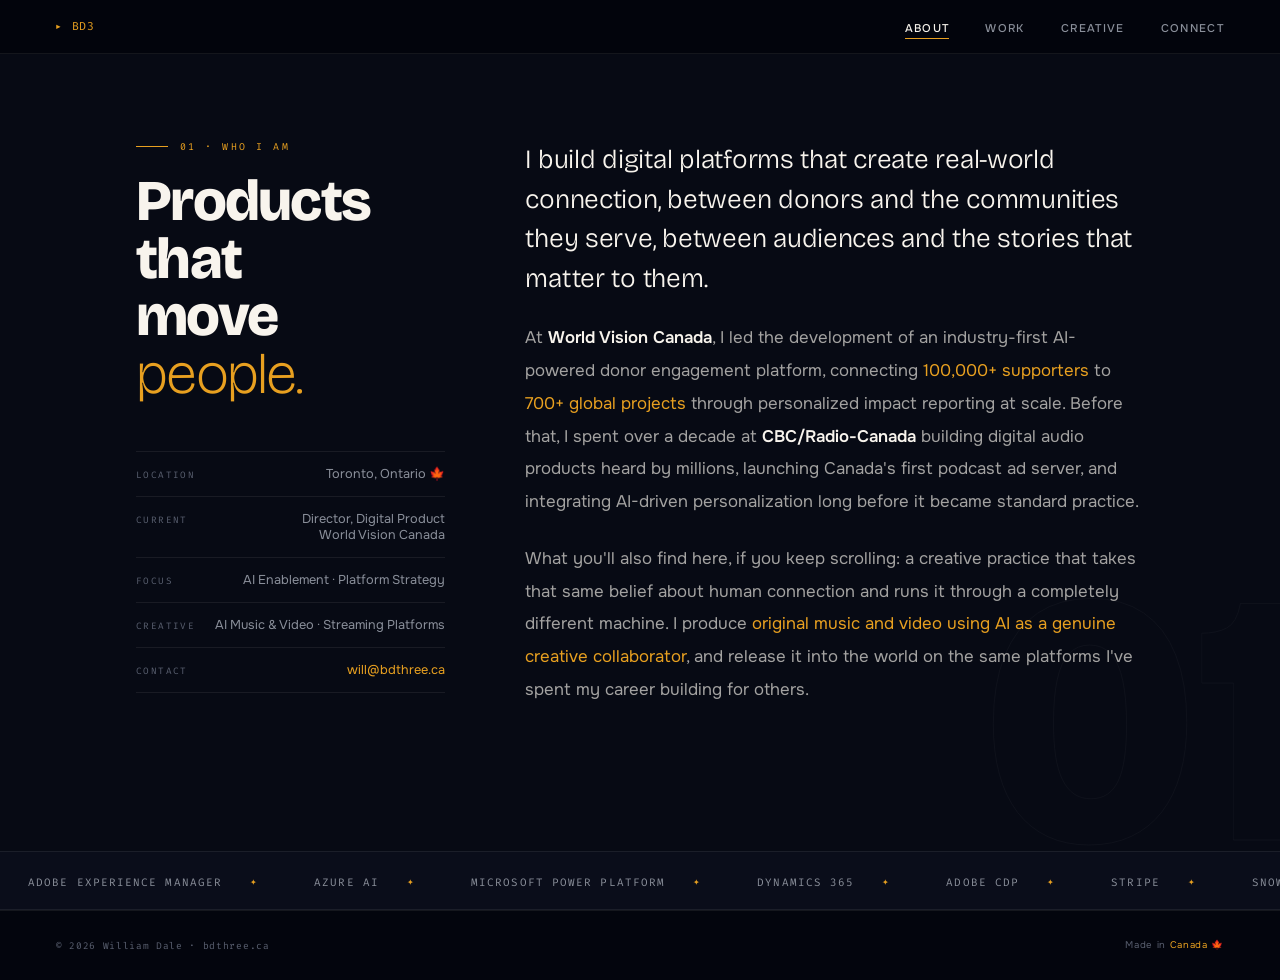
==== commit c1d3b269: "Style email link amber on about page, bump CSS to v7 Co-Authored-By: Claude Sonnet 4.6 <noreply@anth" ====
--- a/about.html
+++ b/about.html
@@ -40,7 +40,7 @@
   <link rel="preconnect" href="https://fonts.googleapis.com">
   <link rel="preconnect" href="https://fonts.gstatic.com" crossorigin>
   <link href="https://fonts.googleapis.com/css2?family=Bricolage+Grotesque:opsz,wght@12..96,200..800&family=Onest:wght@300;400;500;600&family=Fira+Code:wght@300;400;500&display=swap" rel="stylesheet">
-  <link rel="stylesheet" href="styles.css?v=6">
+  <link rel="stylesheet" href="styles.css?v=7">
 </head>
 <body>
 
--- a/styles.css
+++ b/styles.css
@@ -423,6 +423,8 @@
       flex-shrink: 0;
     }
     .amr-val { font-size: 0.8rem; color: var(--muted2); text-align: right; }
+    .amr-val a { color: var(--amber); text-decoration: none; }
+    .amr-val a:hover { text-decoration: underline; }
 
     .about-body p {
       font-family: 'Onest', sans-serif;
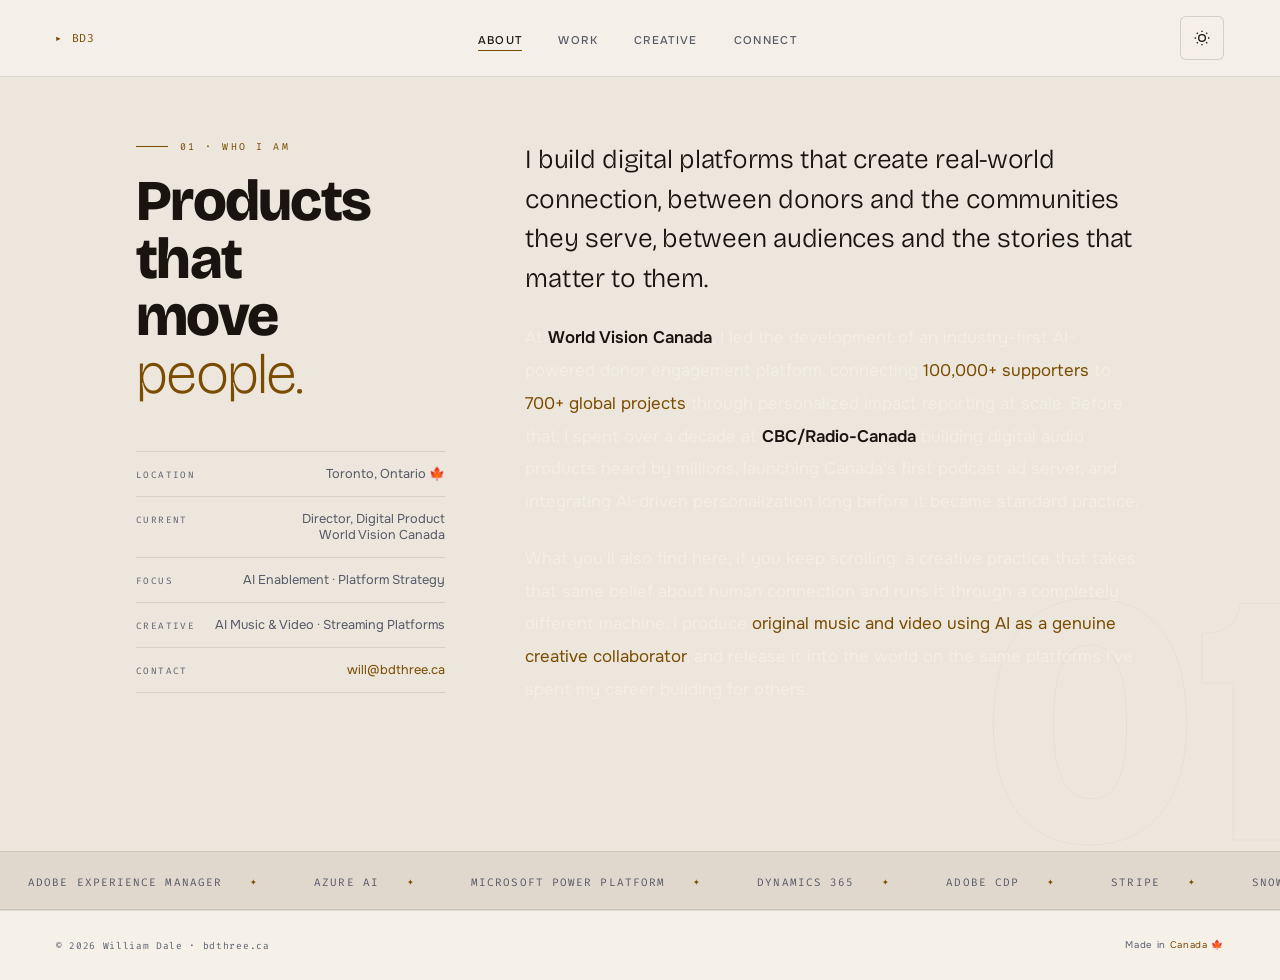
==== commit 167062ea: "Dark/light mode toggle, work page restructure, OG image, CI fixes, SEO - Dark/light mode: theme togg" ====
--- a/about.html
+++ b/about.html
@@ -40,7 +40,8 @@
   <link rel="preconnect" href="https://fonts.googleapis.com">
   <link rel="preconnect" href="https://fonts.gstatic.com" crossorigin>
   <link href="https://fonts.googleapis.com/css2?family=Bricolage+Grotesque:opsz,wght@12..96,200..800&family=Onest:wght@300;400;500;600&family=Fira+Code:wght@300;400;500&display=swap" rel="stylesheet">
-  <link rel="stylesheet" href="styles.css?v=7">
+  <script>(function(){var s=localStorage.getItem('theme');var d=!window.matchMedia||window.matchMedia('(prefers-color-scheme: dark)').matches;document.documentElement.setAttribute('data-theme',s||(d?'dark':'light'));})();</script>
+  <link rel="stylesheet" href="styles.css?v=8">
 </head>
 <body>
 
@@ -55,11 +56,17 @@
       <li><a href="creative.html">Creative</a></li>
       <li><a href="connect.html">Connect</a></li>
     </ul>
-    <button class="nav-toggle" id="navToggle" type="button" aria-label="Open menu" aria-controls="mobileMenu" aria-expanded="false">
-      <span class="nav-toggle-lines" aria-hidden="true">
-        <span></span><span></span><span></span>
-      </span>
-    </button>
+    <div class="nav-right">
+      <button class="theme-toggle" id="themeToggle" type="button" aria-label="Switch to light mode">
+        <svg class="theme-icon theme-icon--moon" viewBox="0 0 24 24" width="16" height="16" aria-hidden="true" fill="currentColor"><path d="M21 12.79A9 9 0 1 1 11.21 3 7 7 0 0 0 21 12.79z"/></svg>
+        <svg class="theme-icon theme-icon--sun" viewBox="0 0 24 24" width="16" height="16" aria-hidden="true" fill="none" stroke="currentColor" stroke-width="2"><circle cx="12" cy="12" r="5"/><line x1="12" y1="1" x2="12" y2="3"/><line x1="12" y1="21" x2="12" y2="23"/><line x1="4.22" y1="4.22" x2="5.64" y2="5.64"/><line x1="18.36" y1="18.36" x2="19.78" y2="19.78"/><line x1="1" y1="12" x2="3" y2="12"/><line x1="21" y1="12" x2="23" y2="12"/><line x1="4.22" y1="19.78" x2="5.64" y2="18.36"/><line x1="18.36" y1="5.64" x2="19.78" y2="4.22"/></svg>
+      </button>
+      <button class="nav-toggle" id="navToggle" type="button" aria-label="Open menu" aria-controls="mobileMenu" aria-expanded="false">
+        <span class="nav-toggle-lines" aria-hidden="true">
+          <span></span><span></span><span></span>
+        </span>
+      </button>
+    </div>
   </nav>
 
   <!-- MOBILE MENU -->
--- a/styles.css
+++ b/styles.css
@@ -1455,3 +1455,108 @@
     @media (max-width: 600px) {
       #about, #experience, #contact { padding-top: 80px; }
     }
+
+    /* ── Email link on About page ────────────── */
+    .amr-val a { color: var(--amber); text-decoration: none; }
+    .amr-val a:hover { text-decoration: underline; }
+
+    /* ── Nav right wrapper (theme toggle + hamburger) */
+    .nav-right {
+      display: flex;
+      align-items: center;
+      gap: 8px;
+    }
+
+    /* ── Theme toggle button ─────────────────── */
+    .theme-toggle {
+      display: flex;
+      align-items: center;
+      justify-content: center;
+      width: 44px;
+      height: 44px;
+      border-radius: 6px;
+      border: 1px solid var(--rule);
+      background: rgba(3,5,13,0.35);
+      backdrop-filter: blur(10px);
+      color: var(--white);
+      cursor: pointer;
+      transition: background 0.25s, border-color 0.25s;
+    }
+    .theme-toggle:hover { background: rgba(232,160,32,0.08); border-color: var(--rule-warm); }
+    .theme-icon { display: none; }
+    [data-theme="dark"] .theme-icon--moon,
+    html:not([data-theme]) .theme-icon--moon { display: block; }
+    [data-theme="light"] .theme-icon--sun { display: block; }
+
+    /* ── Light mode: CSS variable overrides ───── */
+    [data-theme="light"] {
+      --black:      #f5f0e8;
+      --black2:     #ece6dc;
+      --navy:       #e0d8cc;
+      --white:      #1a1410;
+      --muted:      #5a6070;
+      --muted2:     #555a68;
+      --rule:       rgba(26,20,16,0.1);
+      --rule-warm:  rgba(122,76,0,0.25);
+      --amber:      #7a4c00;
+      --amber2:     #905400;
+      --amber-dim:  rgba(122,76,0,0.08);
+      --amber-glow: rgba(122,76,0,0.04);
+      --cream:      #e8e0d4;
+      --cream2:     #d8d0c4;
+      --ink:        #1a1410;
+    }
+
+    /* ── Light mode: hardcoded colour overrides ─ */
+    [data-theme="light"] nav.scrolled {
+      background: rgba(245,240,232,0.95);
+    }
+    [data-theme="light"] .nav-toggle,
+    [data-theme="light"] .theme-toggle {
+      background: rgba(245,240,232,0.35);
+      border-color: rgba(26,20,16,0.15);
+    }
+    [data-theme="light"] .nav-toggle-lines span {
+      background: linear-gradient(90deg, var(--white), rgba(26,20,16,0.65));
+    }
+    [data-theme="light"] .mobile-menu {
+      background: rgba(245,240,232,0.97);
+    }
+    [data-theme="light"] .mm-list a {
+      background: rgba(26,20,16,0.04);
+    }
+    [data-theme="light"] .skip-link {
+      background: rgba(245,240,232,0.97);
+      border-color: rgba(26,20,16,0.15);
+    }
+    [data-theme="light"] .hero-bg-text {
+      -webkit-text-stroke: 1px rgba(122,76,0,0.06);
+    }
+    [data-theme="light"] .bg-num {
+      -webkit-text-stroke: 1px rgba(26,20,16,0.03);
+    }
+    [data-theme="light"] .contact-bg-text {
+      -webkit-text-stroke: 1px rgba(122,76,0,0.05);
+    }
+    [data-theme="light"] .home-nav-card {
+      background: rgba(26,20,16,0.04);
+    }
+    [data-theme="light"] .home-nav-card:hover {
+      background: rgba(122,76,0,0.06);
+    }
+    [data-theme="light"] .hnc-desc {
+      color: rgba(26,20,16,0.55);
+    }
+    [data-theme="light"] .role-card {
+      border-left-color: rgba(122,76,0,0.2);
+    }
+    [data-theme="light"] .role-desc {
+      color: rgba(26,20,16,0.65);
+    }
+    [data-theme="light"] .role-bullets li {
+      color: rgba(26,20,16,0.6);
+    }
+    [data-theme="light"] .role-tag {
+      background: rgba(122,76,0,0.08);
+      border-color: rgba(122,76,0,0.2);
+    }
